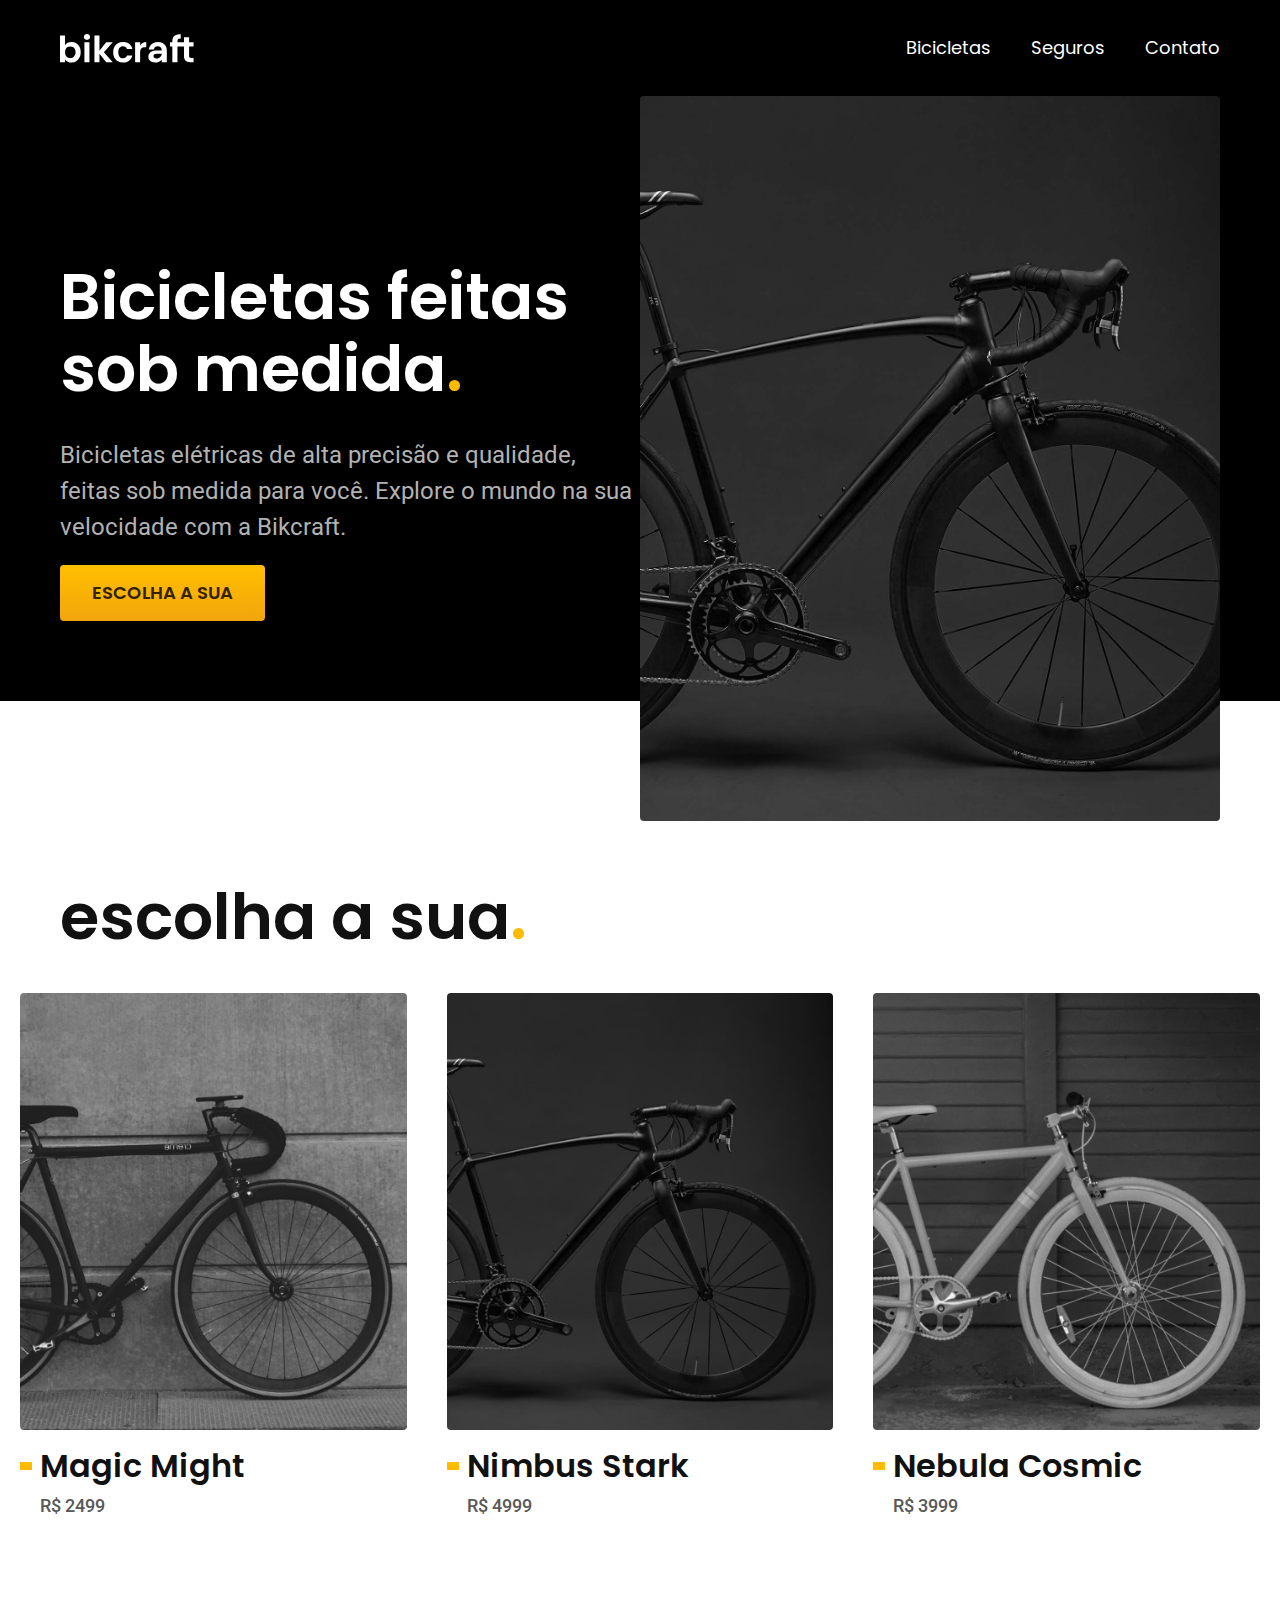
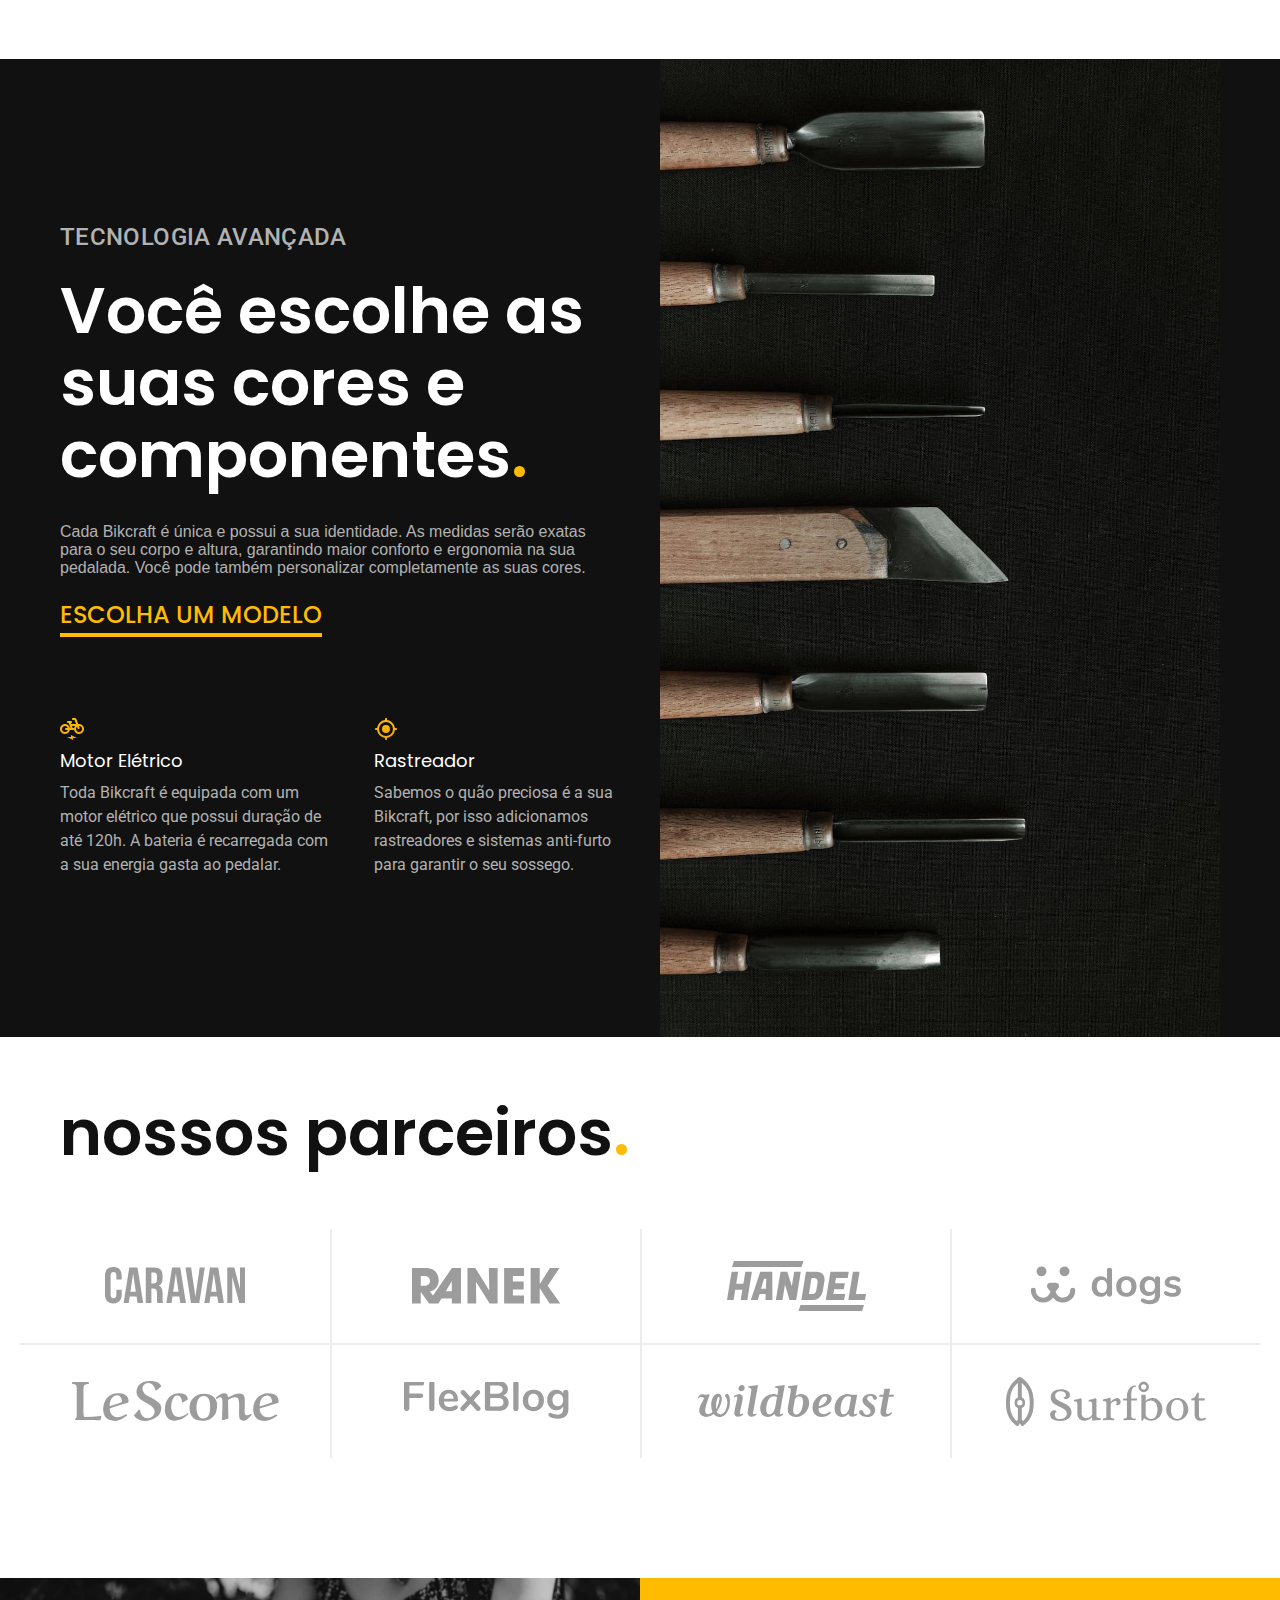
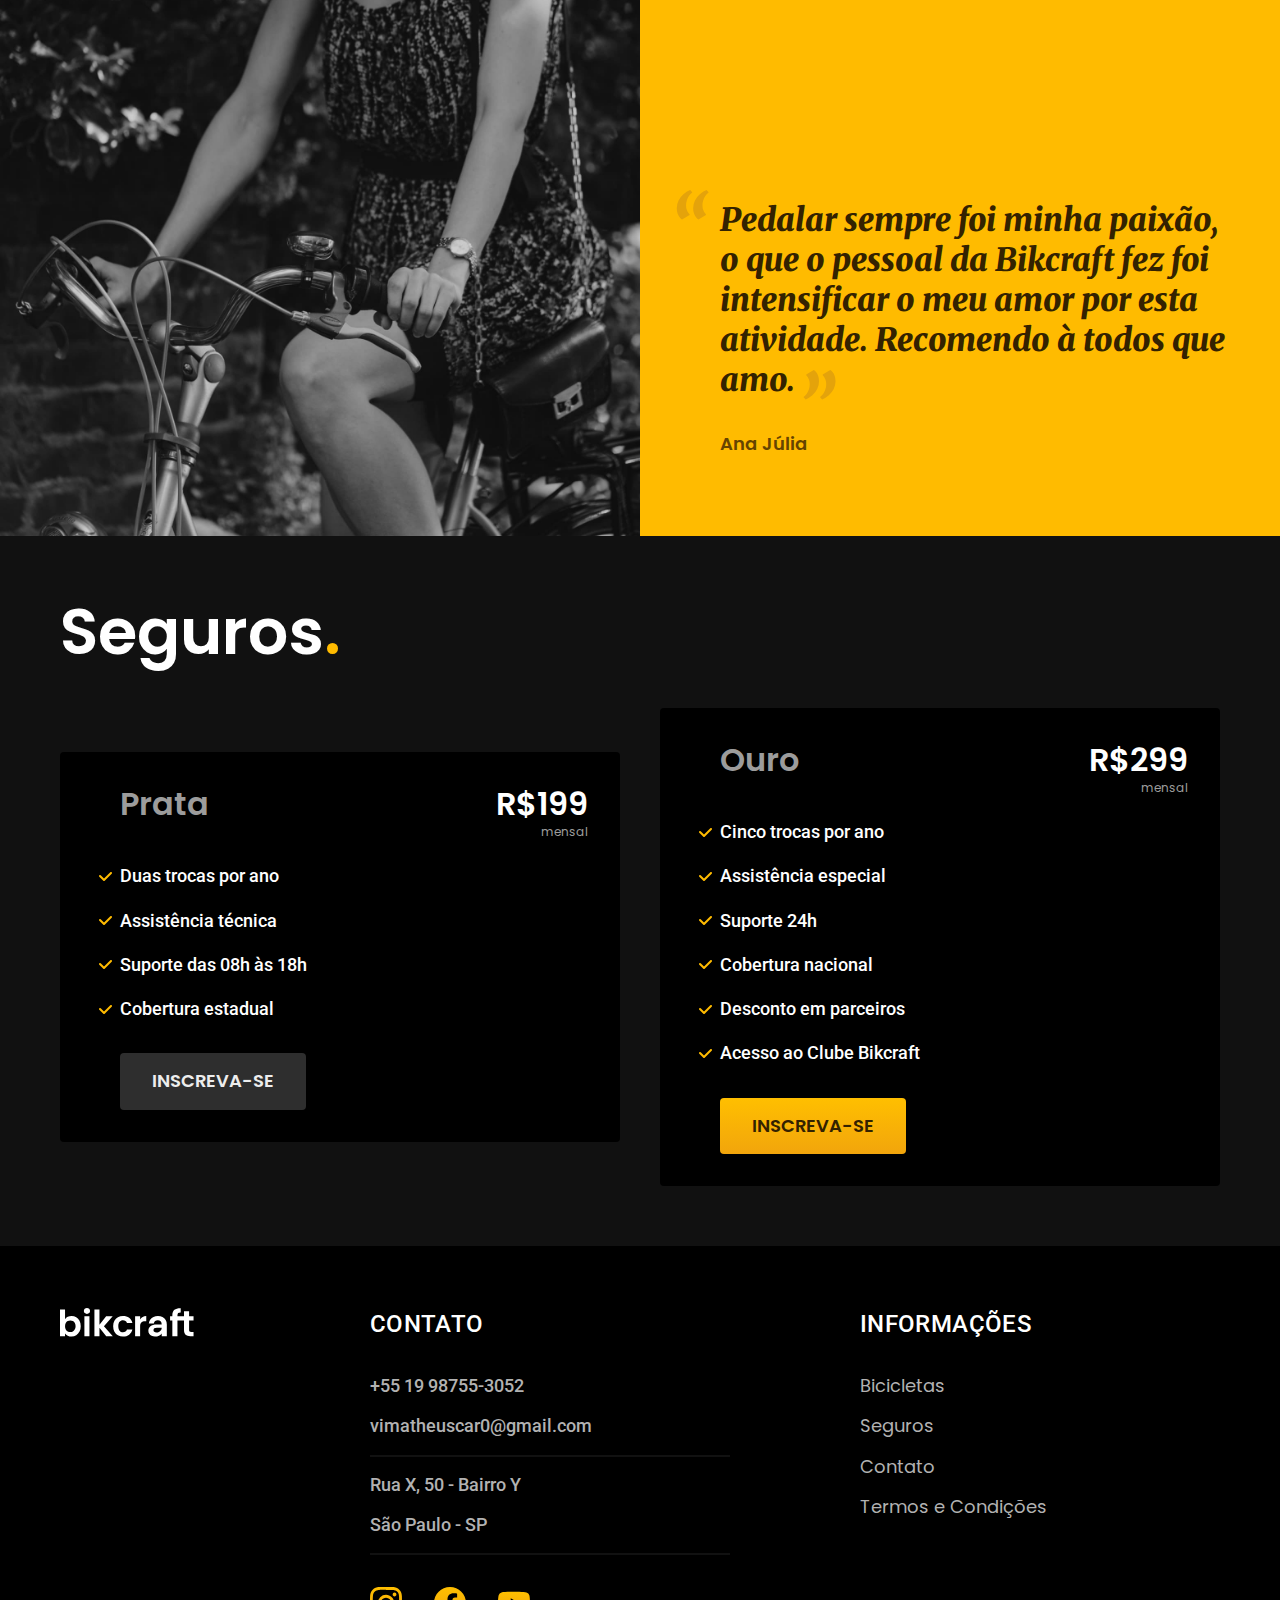
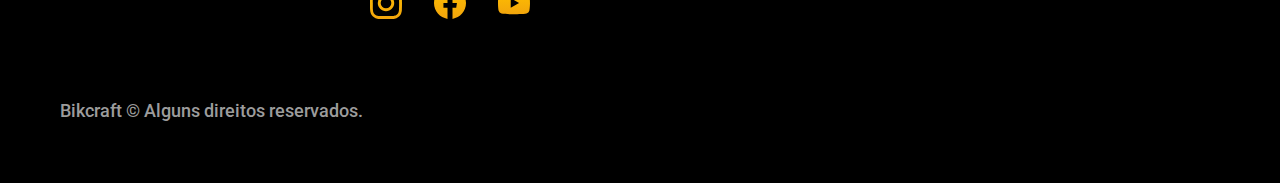
==== index.html @ c632ec5b "Primeira página completa" ====
<!DOCTYPE html>
<html lang="pt-br">

<head>
  <meta charset="UTF-8">
  <meta name="viewport" content="width=device-width, initial-scale=1.0">

  <title>Bikcraft - Bicicletas Elétricas</title>
  <meta name="description" content="Bicicletas elétricas de alta precisão e qualidade,  feitas sob medida para o cliente. Explore o mundo na sua velocidade com a Bikcraft.">

  <link rel="stylesheet" href="./css/style.css">
  <link rel="preconnect" href="https://fonts.googleapis.com">
  <link rel="preconnect" href="https://fonts.gstatic.com" crossorigin>
  <link href="https://fonts.googleapis.com/css2?family=Merriweather:ital,wght@1,900&family=Poppins:wght@400;600&family=Roboto:wght@400;500&display=swap" rel="stylesheet">
</head>

<body>
  <header class="header-bg">
    <div class="header container">
      <a href="./">
        <img src="./img/bikcraft.svg" alt="Bikcraft">
      </a>

      <nav aria-label="primaria">
        <ul class="header-menu font-1-m cor-0">
          <li><a href="./bicicletas.html">Bicicletas</a></li>
          <li><a href="./seguros.html">Seguros</a></li>
          <li><a href="./contato.html">Contato</a></li>
        </ul>
      </nav>
    </div>
  </header>

  <main class="introducao-bg">
    <div class="introducao container">
      <div class="introducao-conteudo">
        <h1 class="font-1-xxl cor-0">Bicicletas feitas sob medida<span class="cor-p1">.</span></h1>
        <p class="font-2-l cor-5">Bicicletas elétricas de alta precisão e qualidade, feitas sob medida para você. Explore o mundo na sua velocidade com a Bikcraft.</p>
        <a class="botao" href="./bicicletas.html">Escolha a sua</a>
      </div>
      <div>
        <img src="./img/fotos/introducao.jpg" alt="Bicicleta elétrica preta.">
      </div>
    </div>
  </main>

  <article class="bicicletas-lista">
    <h2 class="font-1-xxl container">escolha a sua<span class="cor-p1">.</span></h2>

    <ul>
      <li>
        <a href="./bicicletas/magic.html">
          <img src="./img/bicicletas/magic-home.jpg" alt="Bicicleta preta">
          <h3 class="font-1-xl">Magic Might</h3>
          <span class="font-2-m cor-8">R$ 2499</span>
        </a>
      </li>
      <li>
        <a href="./bicicletas/nimbus.html">
          <img src="./img/bicicletas/nimbus-home.jpg" alt="Bicicleta preta">
          <h3 class="font-1-xl">Nimbus Stark</h3>
          <span class="font-2-m cor-8">R$ 4999</span>
        </a>
      </li>
      <li>
        <a href="./bicicletas/nebula.html">
          <img src="./img/bicicletas/nebula-home.jpg" alt="Bicicleta preta">
          <h3 class="font-1-xl">Nebula Cosmic</h3>
          <span class="font-2-m cor-8">R$ 3999</span>
        </a>
      </li>
    </ul>
  </article>
  <article class="tecnologia-bg">
    <div class="tecnologia container">
      <div class="tecnologia-conteudo">
        <span class="font-2-l-b cor-5">Tecnologia Avançada</span>
        <h2 class="font-1-xxl cor-0">Você escolhe as suas cores e componentes<span class="cor-p1">.</span></h2>
        <p class="font-2-1 cor-5">Cada Bikcraft é única e possui a sua identidade. As medidas serão exatas para o seu corpo e altura, garantindo maior conforto e ergonomia na sua pedalada. Você pode também personalizar completamente as suas cores.</p>
        <a class="link" href="./bicicletas.html">Escolha um modelo</a>
        <div class="tecnologia-vantagens">
          <div>
            <img src="./img/icones/eletrica.svg" alt="">
            <h3 class="font-1-m cor-0">Motor Elétrico</h3>
            <p class="font-2-s cor-5">Toda Bikcraft é equipada com um motor elétrico que possui duração de até 120h. A bateria é recarregada com a sua energia gasta ao pedalar.</p>
          </div>
          <div>
            <img src="./img/icones/rastreador.svg" alt="">
            <h3 class="font-1-m cor-0">Rastreador</h3>
            <p class="font-2-s cor-5">Sabemos o quão preciosa é a sua Bikcraft, por isso adicionamos rastreadores e sistemas anti-furto para garantir o seu sossego.</p>
          </div>
        </div>
      </div>

      <div class="tecnologia-imagem">
        <img src="./img/fotos/tecnologia.jpg" alt="">
      </div>
    </div>
  </article>

  <section class="parceiros" aria-label="Nossos Parceiros">
    <h2 class="font-1-xxl container">nossos parceiros<span class="cor-p1">.</span></h2>
    <ul>
      <li><img src="./img/parceiros/caravan.svg" alt="caravan"></li>
      <li><img src="./img/parceiros/ranek.svg" alt="ranek"></li>
      <li><img src="./img/parceiros/handel.svg" alt="handel"></li>
      <li><img src="./img/parceiros/dogs.svg" alt="dogs"></li>
      <li><img src="./img/parceiros/lescone.svg" alt="lescone"></li>
      <li><img src="./img/parceiros/flexblog.svg" alt="flexblog"></li>
      <li><img src="./img/parceiros/wildbeast.svg" alt="wildbeast"></li>
      <li><img src="./img/parceiros/surfbot.svg" alt="surfbot"></li>
    </ul>
  </section>
  <section class="depoimento" aria-label="Depoimento">
    <div>
      <img src="./img/fotos/depoimento.jpg" alt="Pessoa pedalando uma bicicleta bikcraft.">
    </div>
    <div class="depoimento-conteudo">
      <blockquote class="font-1-xl cor-p5">Pedalar sempre foi minha paixão, o que o pessoal da Bikcraft fez foi intensificar o meu amor por esta atividade. Recomendo à todos que amo.</blockquote>
      <span class="font-1-m-b cor-p4">Ana Júlia</span>
    </div>
  </section>
  <article class="seguros-bg">
    <div class="seguros container">
      <h2 class="font-1-xxl cor-0">Seguros<span class="cor-p1">.</span></h2>
      <div class="seguros-item">
        <h3 class="font-1-xl cor-6">Prata</h3>
        <span class="font-1-xl cor-0">R$199 <span class="font-1-xs cor-6">mensal</span></span>
        <ul class="font-2-m cor-0">
          <li>Duas trocas por ano</li>
          <li>Assistência técnica</li>
          <li>Suporte das 08h às 18h</li>
          <li>Cobertura estadual</li>
        </ul>
        <a href="./orcamento.html" class="botao secundario">Inscreva-se</a>
      </div>
      <div class="seguros-item">
        <h3 class="font-1-xl cor-6">Ouro</h3>
        <span class="font-1-xl cor-0">R$299 <span class="font-1-xs cor-6">mensal</span></span>
        <ul class="font-2-m cor-0">
          <li>Cinco trocas por ano</li>
          <li>Assistência especial</li>
          <li>Suporte 24h</li>
          <li>Cobertura nacional</li>
          <li>Desconto em parceiros</li>
          <li>Acesso ao Clube Bikcraft</li>
        </ul>
        <a href="./orcamento.html" class="botao">Inscreva-se</a>
      </div>
    </div>
  </article>
  <footer class="footer-bg">
    <div class="footer container">
      <img src="./img/bikcraft.svg" alt="Bikcraft">
      <div class="footer-contato">
        <h3 class="font-2-l-b cor-0">Contato</h3>
        <ul class="font-2-m cor-5">
          <li><a href="tel:+5519987553052">+55 19 98755-3052</a></li>
          <li><a href="mailto:vimatheuscar0@gmail.com">vimatheuscar0@gmail.com</a></li>
          <li>Rua X, 50 - Bairro Y</li>
          <li>São Paulo - SP</li>
        </ul>
          <div class="footer-redes">
            <a href="./">
              <img src="./img/redes/instagram-p.svg" alt="Instagram">
            </a>
            <a href="./">
              <img src="./img/redes/facebook-p.svg" alt="facebook">
            </a>
            <a href="./">
              <img src="./img/redes/youtube-p.svg" alt="youtube">
            </a>
          </div>
      </div>
      <div class="footer-informacoes">
        <h3 class="font-2-l-b cor-0">Informações</h3>
        <nav>
          <ul class="font-1-m cor-5">
            <li><a href="./bicicletas.html">Bicicletas</a></li>
            <li><a href="./seguros.html">Seguros</a></li>
            <li><a href="./contato.html">Contato</a></li>
            <li><a href="./termos.html">Termos e Condições</a></li>
          </ul>
        </nav>
      </div>
      <p class="footer-copy font-2-m cor-6">Bikcraft © Alguns direitos reservados.</p>
    </div>
  </footer>
</body>

</html>
---- css/style.css ----
@import "./global/global.css";
@import "./utilidades/tipografia.css";
@import "./utilidades/cores.css";

@import "./global/header.css";
@import "./global/footer.css";

/* Utilidades */
@import "./utilidades/componentes.css";

/* Home */
@import "./home/introducao.css";
@import "./home/tecnologia.css";
@import "./home/parceiros.css";
@import "./home/depoimento.css";

/* Bicicletas */
@import "./bicicletas/bicicletas-lista.css";

/* Seguros */
@import "./seguros/seguros.css";
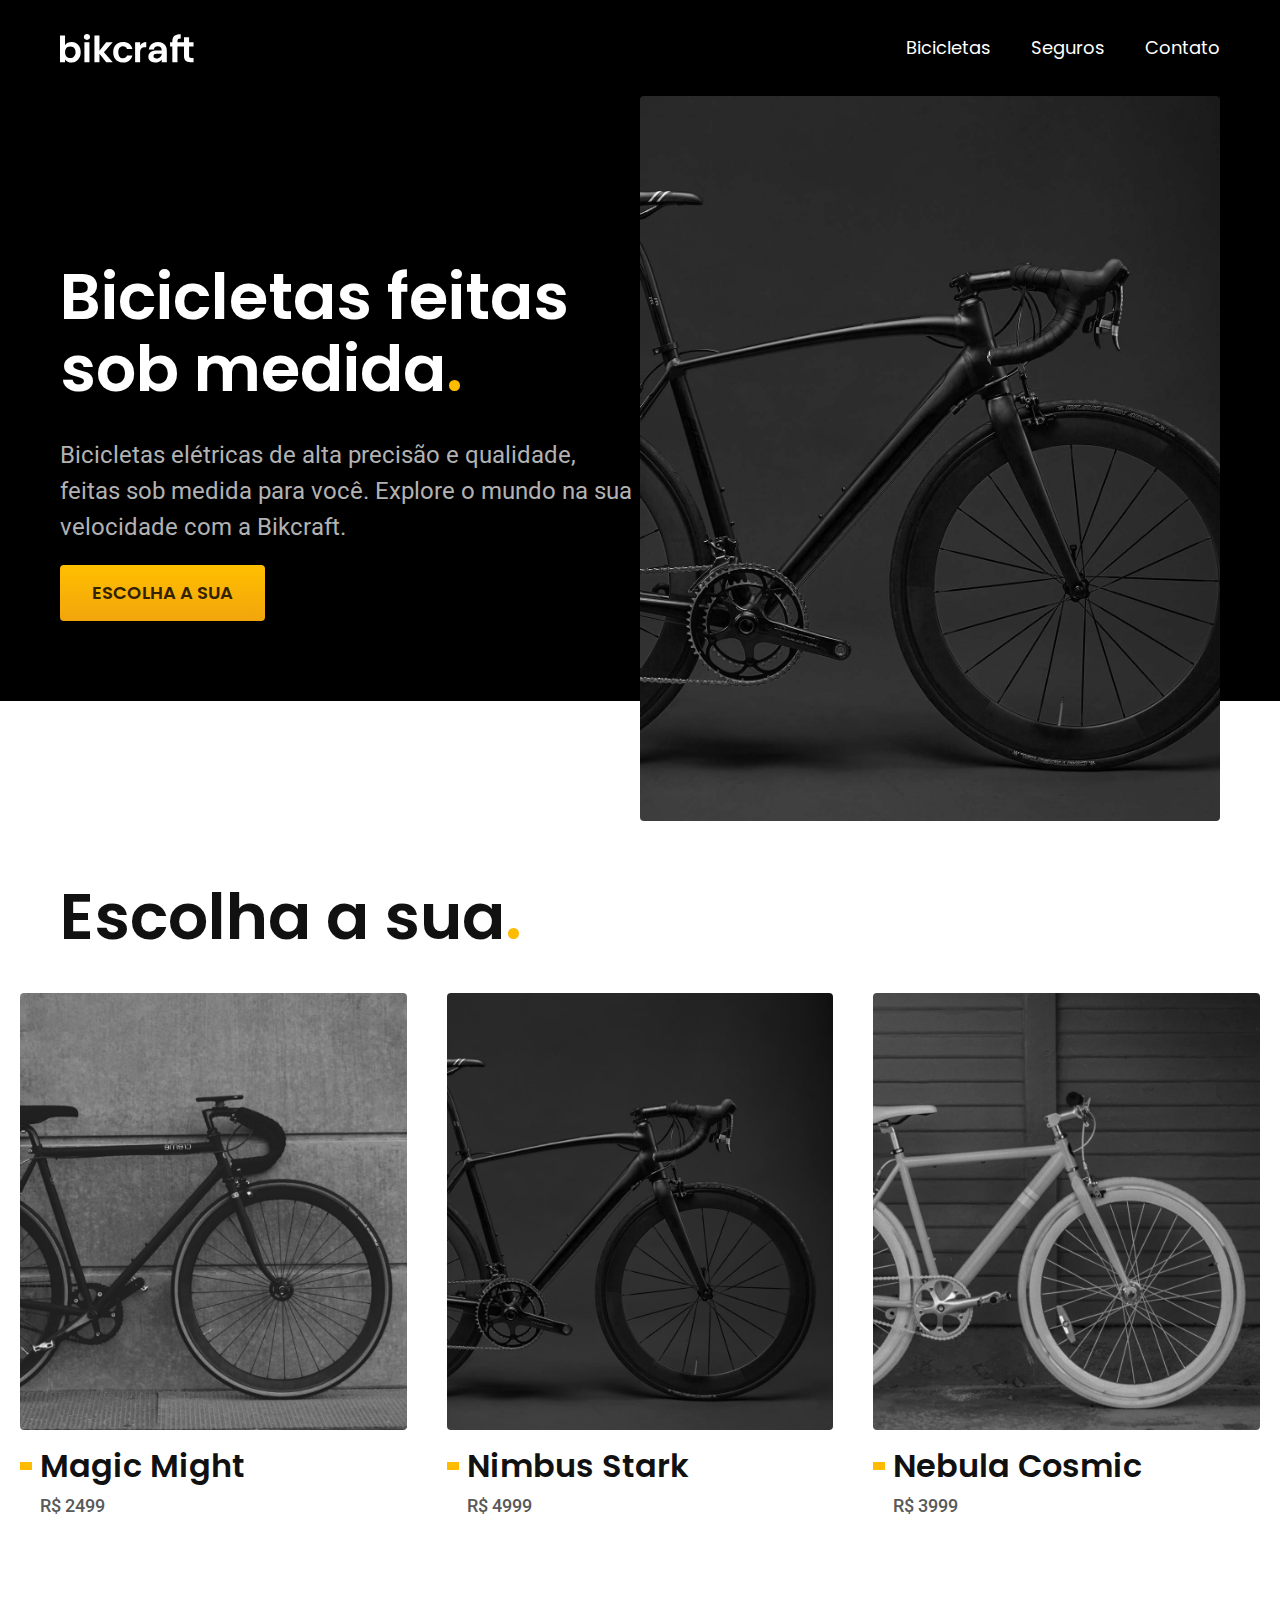
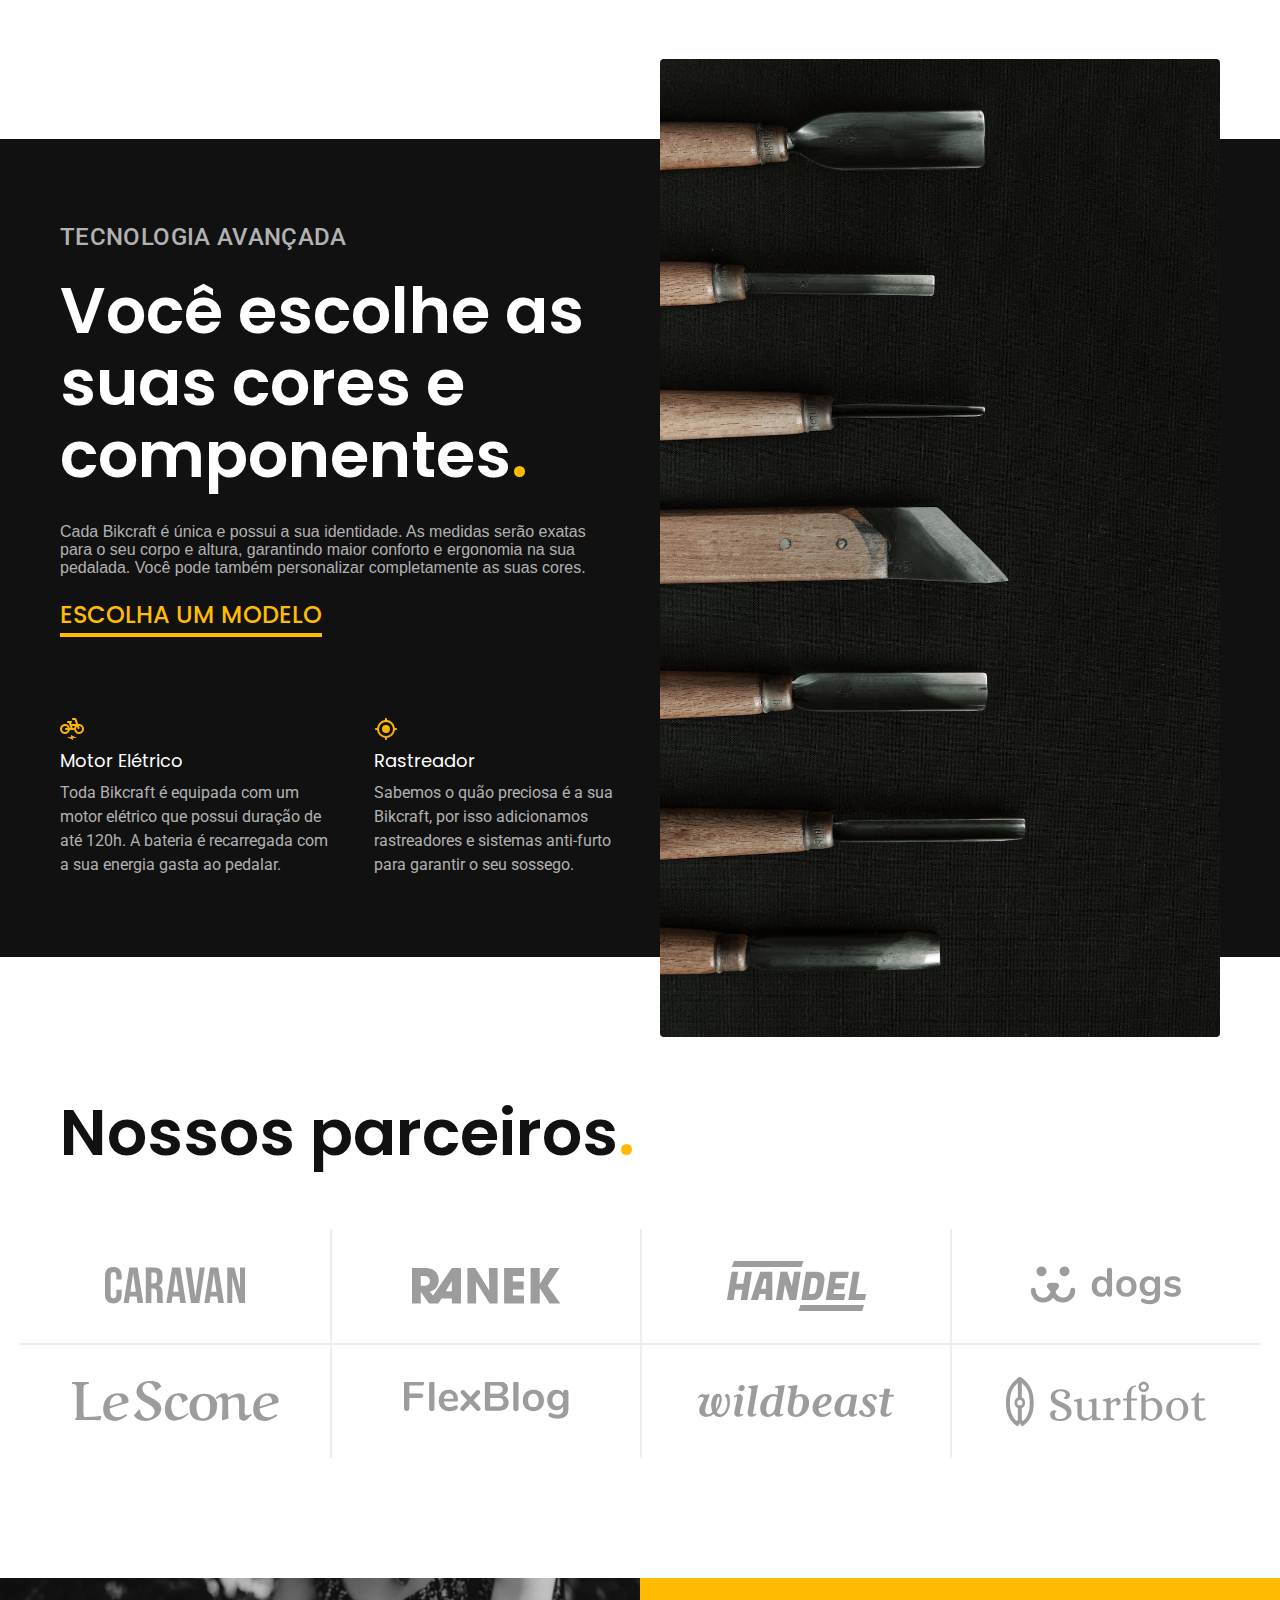
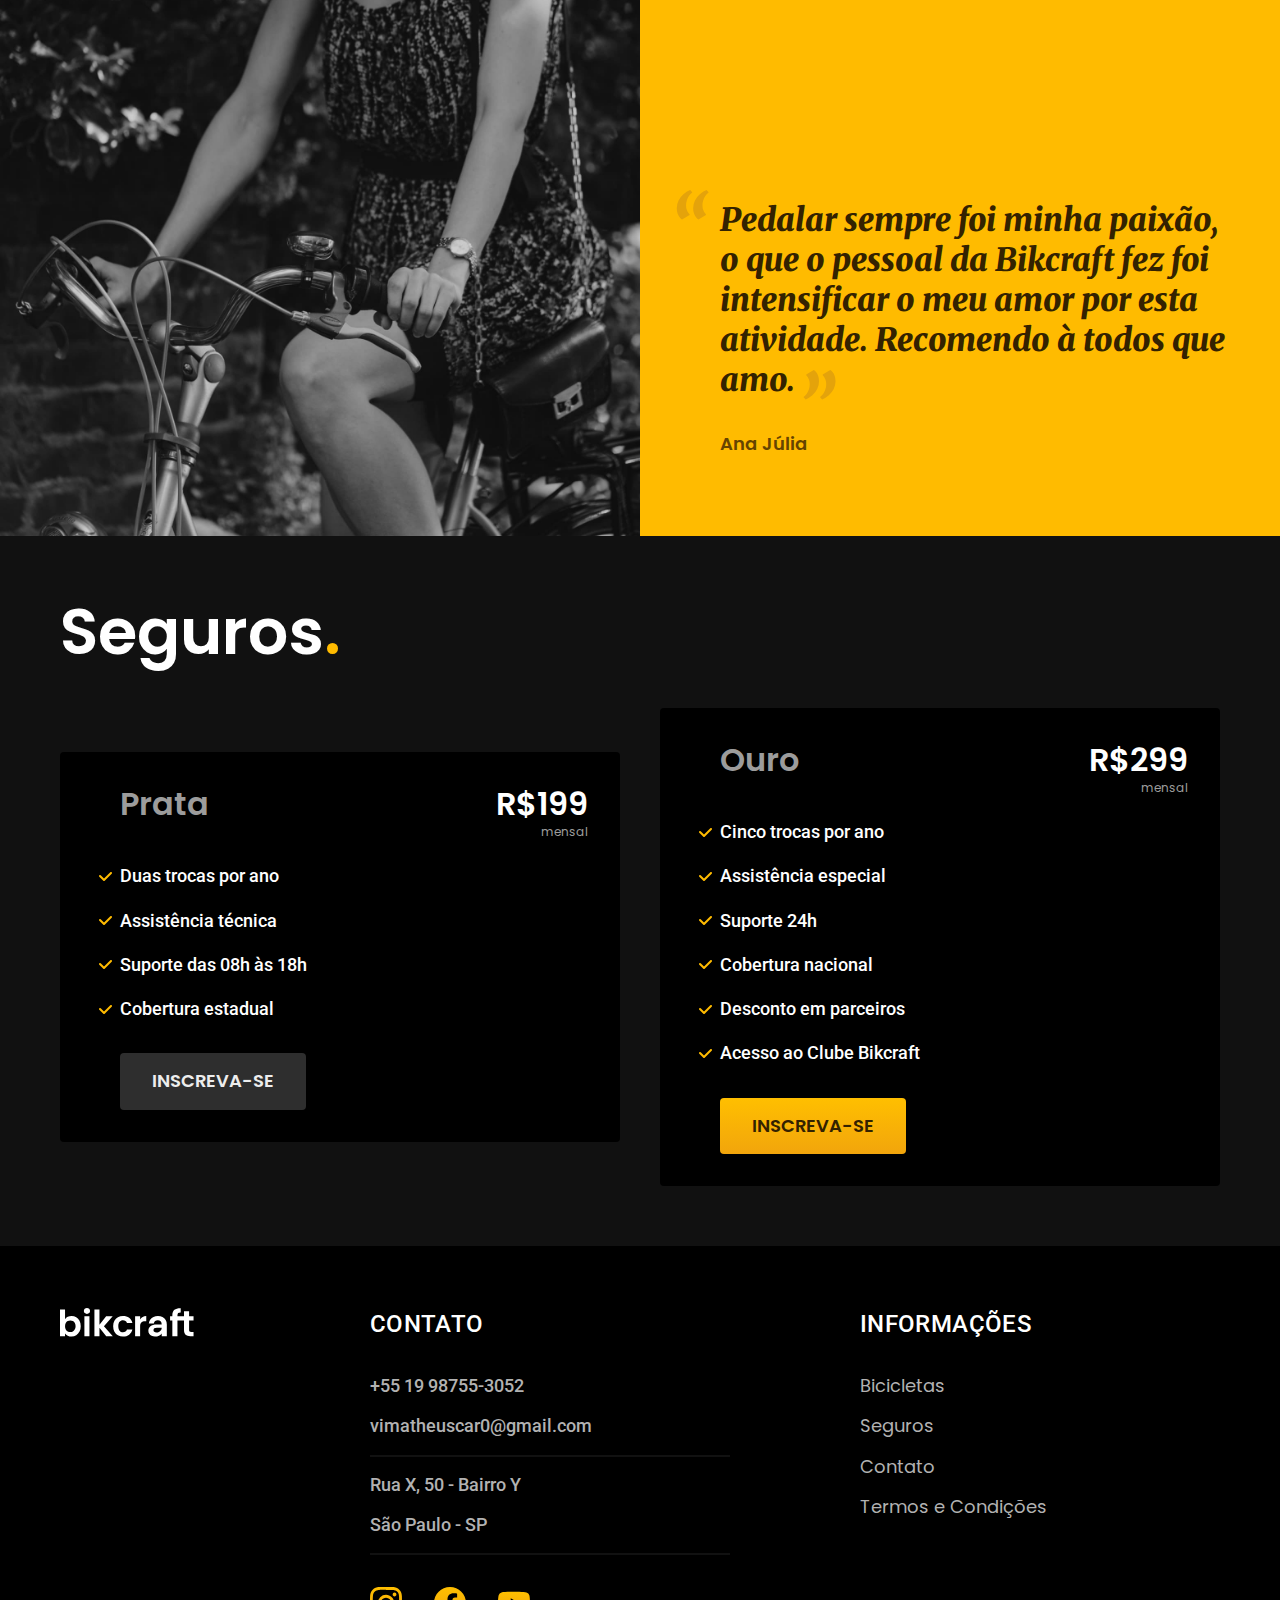
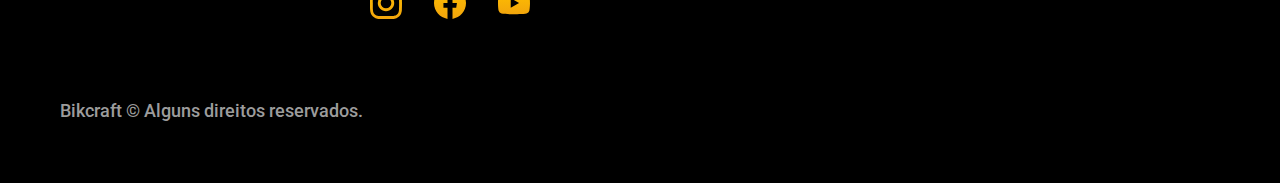
==== commit bf0efdb5: "Update index.html" ====
--- a/index.html
+++ b/index.html
@@ -45,7 +45,7 @@
   </main>
 
   <article class="bicicletas-lista">
-    <h2 class="font-1-xxl container">escolha a sua<span class="cor-p1">.</span></h2>
+    <h2 class="font-1-xxl container">Escolha a sua<span class="cor-p1">.</span></h2>
 
     <ul>
       <li>
@@ -99,7 +99,7 @@
   </article>
 
   <section class="parceiros" aria-label="Nossos Parceiros">
-    <h2 class="font-1-xxl container">nossos parceiros<span class="cor-p1">.</span></h2>
+    <h2 class="font-1-xxl container">Nossos parceiros<span class="cor-p1">.</span></h2>
     <ul>
       <li><img src="./img/parceiros/caravan.svg" alt="caravan"></li>
       <li><img src="./img/parceiros/ranek.svg" alt="ranek"></li>
@@ -160,17 +160,17 @@
           <li>Rua X, 50 - Bairro Y</li>
           <li>São Paulo - SP</li>
         </ul>
-          <div class="footer-redes">
-            <a href="./">
-              <img src="./img/redes/instagram-p.svg" alt="Instagram">
-            </a>
-            <a href="./">
-              <img src="./img/redes/facebook-p.svg" alt="facebook">
-            </a>
-            <a href="./">
-              <img src="./img/redes/youtube-p.svg" alt="youtube">
-            </a>
-          </div>
+        <div class="footer-redes">
+          <a href="./">
+            <img src="./img/redes/instagram-p.svg" alt="Instagram">
+          </a>
+          <a href="./">
+            <img src="./img/redes/facebook-p.svg" alt="facebook">
+          </a>
+          <a href="./">
+            <img src="./img/redes/youtube-p.svg" alt="youtube">
+          </a>
+        </div>
       </div>
       <div class="footer-informacoes">
         <h3 class="font-2-l-b cor-0">Informações</h3>
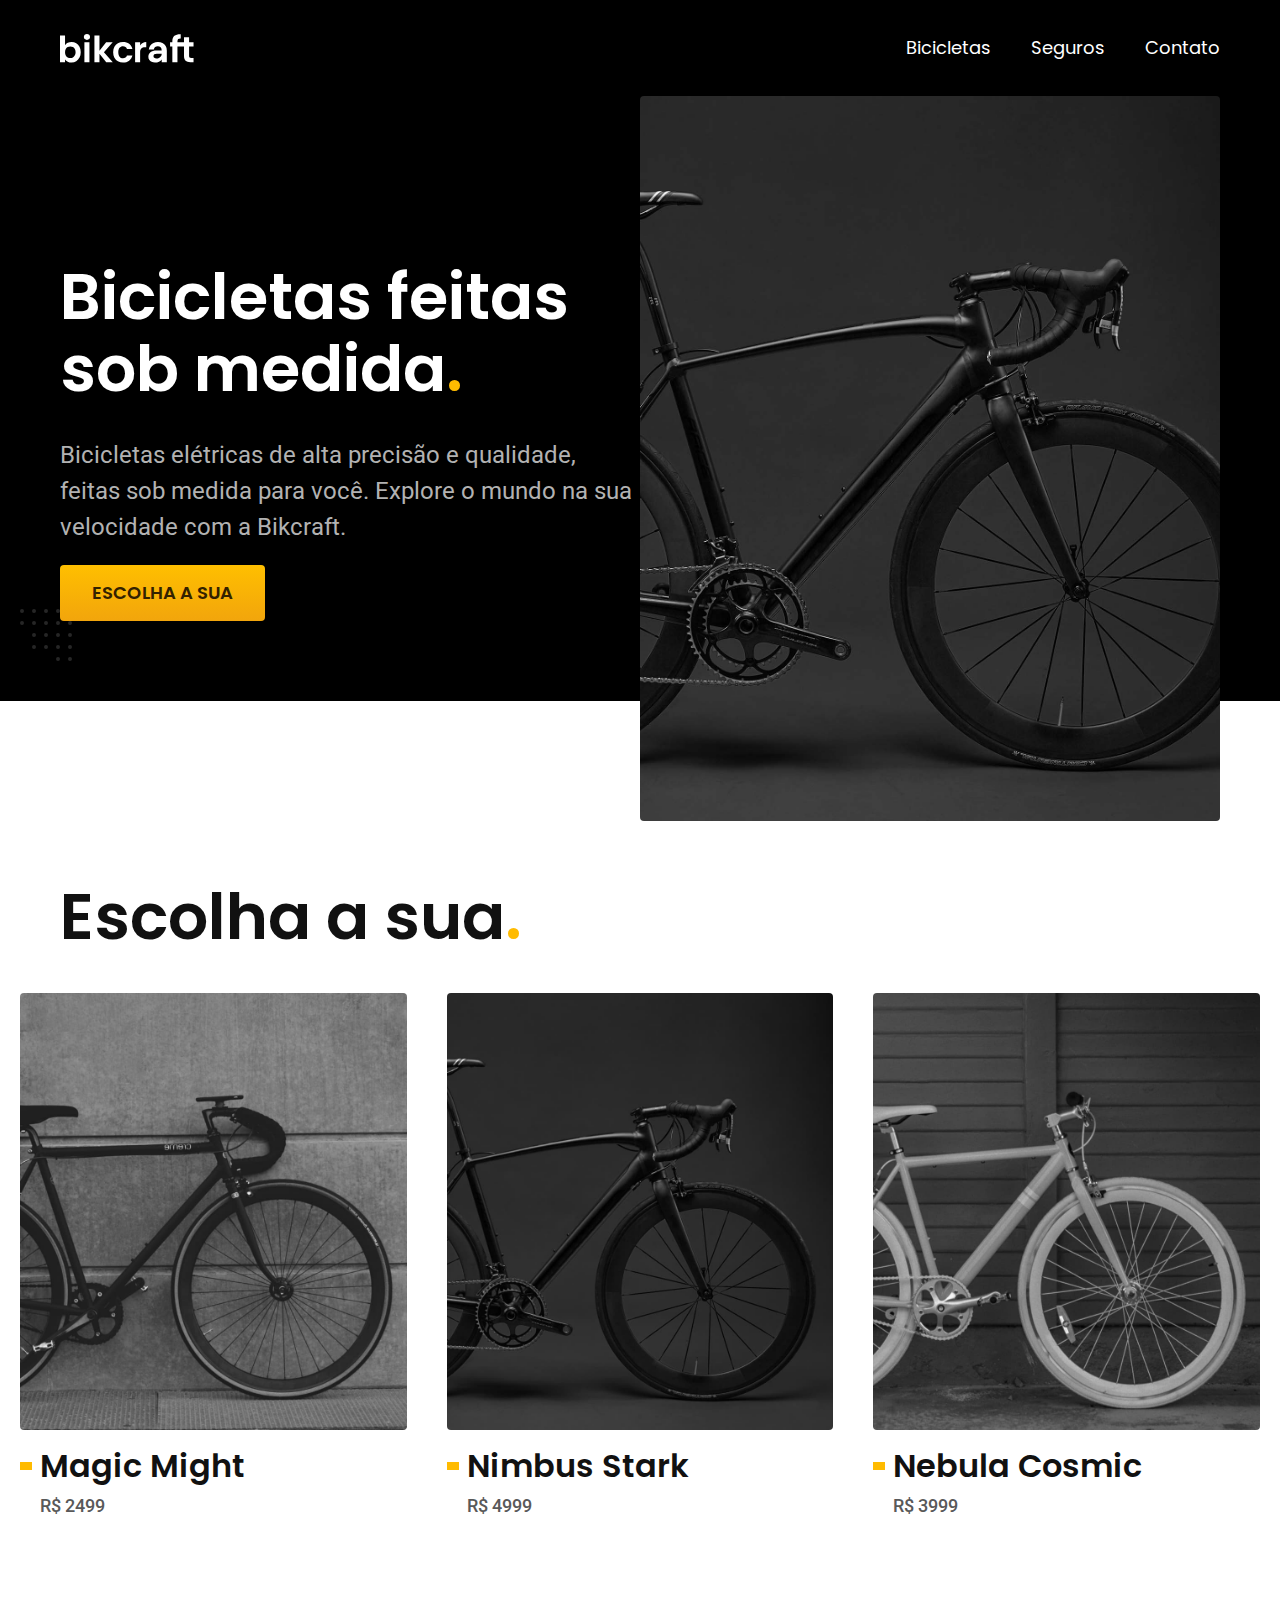
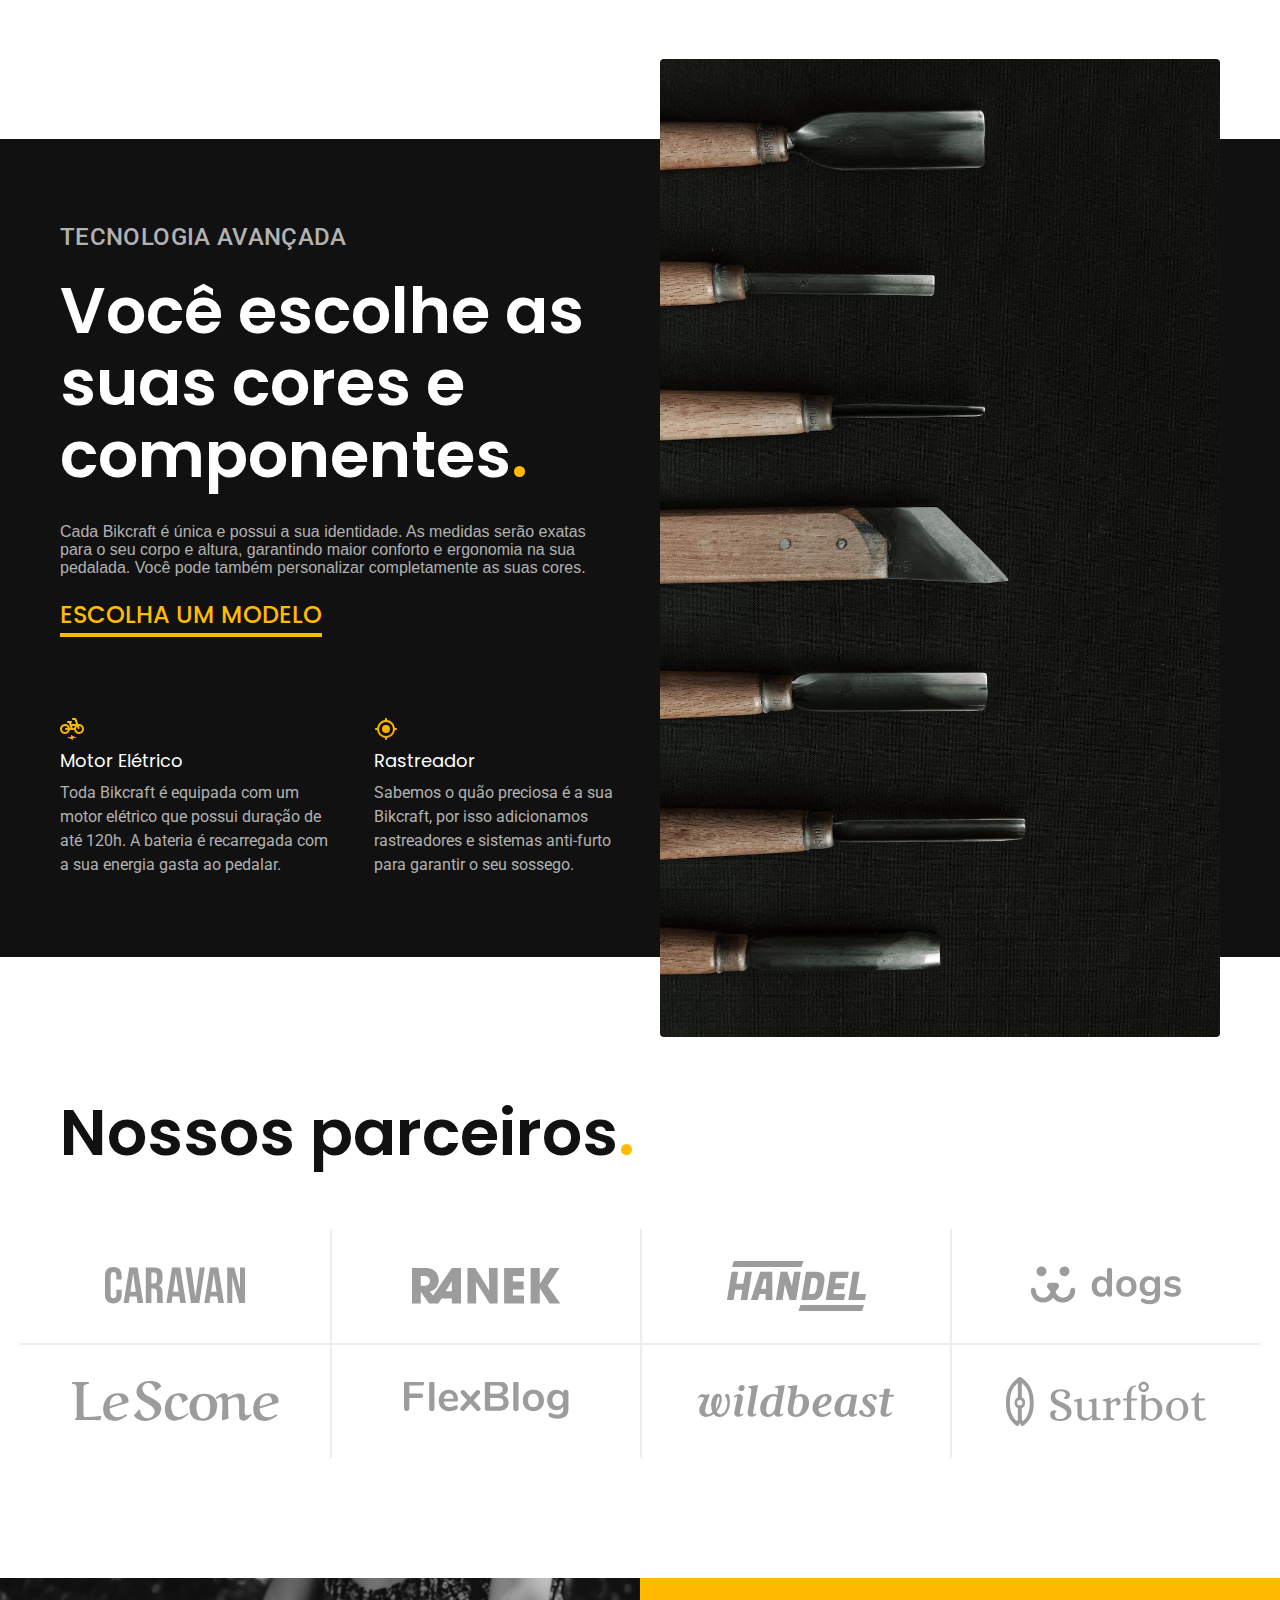
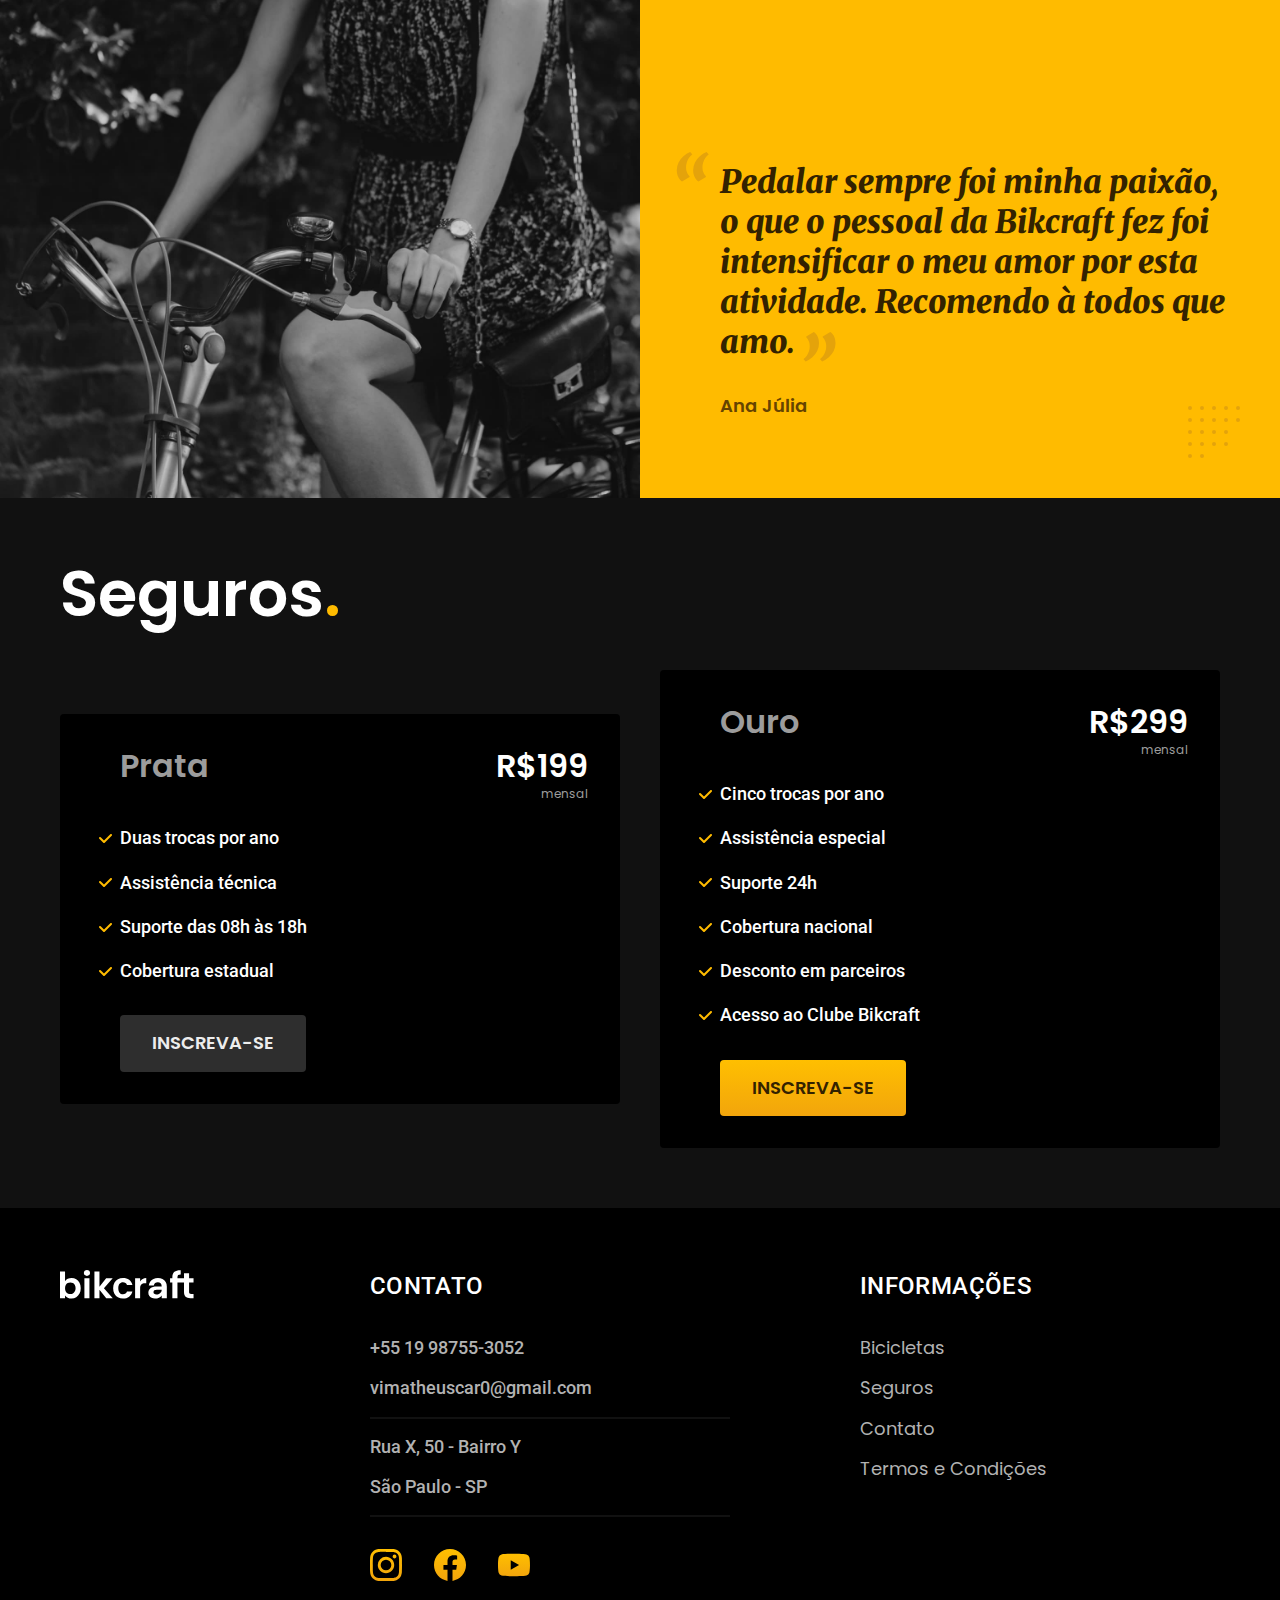
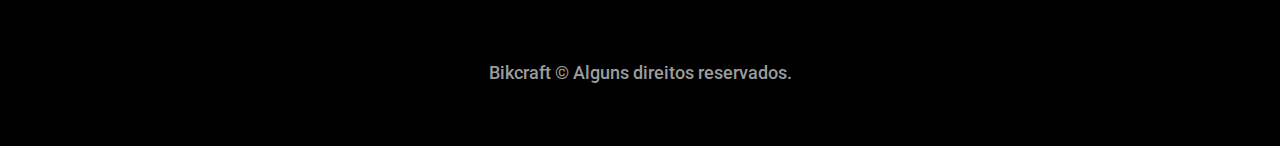
==== commit 9dd99eec: "otimizacoes1" ====
--- a/index.html
+++ b/index.html
@@ -7,7 +7,8 @@
 
   <title>Bikcraft - Bicicletas Elétricas</title>
   <meta name="description" content="Bicicletas elétricas de alta precisão e qualidade,  feitas sob medida para o cliente. Explore o mundo na sua velocidade com a Bikcraft.">
-
+  <link rel="preload" href="./css/style.css" as="style">
+  <link rel="preload" href="./css/style.css" as="style">
   <link rel="stylesheet" href="./css/style.css">
   <link rel="preconnect" href="https://fonts.googleapis.com">
   <link rel="preconnect" href="https://fonts.gstatic.com" crossorigin>
@@ -18,7 +19,7 @@
   <header class="header-bg">
     <div class="header container">
       <a href="./">
-        <img src="./img/bikcraft.svg" alt="Bikcraft">
+        <img src="./img/bikcraft.svg" width="136" height="32" alt="Bikcraft">
       </a>
 
       <nav aria-label="primaria">
@@ -38,9 +39,10 @@
         <p class="font-2-l cor-5">Bicicletas elétricas de alta precisão e qualidade, feitas sob medida para você. Explore o mundo na sua velocidade com a Bikcraft.</p>
         <a class="botao" href="./bicicletas.html">Escolha a sua</a>
       </div>
-      <div>
+      <picture>
+        <source media="(max-width: 800px)" srcset="./img/bicicletas/nimbus.jpg">
         <img src="./img/fotos/introducao.jpg" alt="Bicicleta elétrica preta.">
-      </div>
+      </picture>
     </div>
   </main>
 
--- a/css/style.css
+++ b/css/style.css
@@ -7,6 +7,7 @@
 
 /* Utilidades */
 @import "./utilidades/componentes.css";
+@import "./utilidades/formulario.css";
 
 /* Home */
 @import "./home/introducao.css";
@@ -16,7 +17,24 @@
 
 /* Bicicletas */
 @import "./bicicletas/bicicletas-lista.css";
+@import "./bicicletas/bicicletas.css";
+
+/* Bicicleta */
+@import "./bicicleta/bicicleta.css";
+@import "./bicicleta/seguro.css";
 
 /* Seguros */
 @import "./seguros/seguros.css";
+@import "./seguros/vantagens.css";
+@import "./seguros/perguntas.css";
 
+/* contato */
+@import "./contato/contato.css";
+@import "./contato/lojas.css";
+
+/* orcamentos */
+@import "./orcamento/orcamento.css";
+
+
+/* termos */
+@import "./termos/termos.css";
--- a/css/style.css
+++ b/css/style.css
@@ -7,6 +7,7 @@
 
 /* Utilidades */
 @import "./utilidades/componentes.css";
+@import "./utilidades/formulario.css";
 
 /* Home */
 @import "./home/introducao.css";
@@ -16,7 +17,24 @@
 
 /* Bicicletas */
 @import "./bicicletas/bicicletas-lista.css";
+@import "./bicicletas/bicicletas.css";
+
+/* Bicicleta */
+@import "./bicicleta/bicicleta.css";
+@import "./bicicleta/seguro.css";
 
 /* Seguros */
 @import "./seguros/seguros.css";
+@import "./seguros/vantagens.css";
+@import "./seguros/perguntas.css";
 
+/* contato */
+@import "./contato/contato.css";
+@import "./contato/lojas.css";
+
+/* orcamentos */
+@import "./orcamento/orcamento.css";
+
+
+/* termos */
+@import "./termos/termos.css";
--- a/css/style.css
+++ b/css/style.css
@@ -7,6 +7,7 @@
 
 /* Utilidades */
 @import "./utilidades/componentes.css";
+@import "./utilidades/formulario.css";
 
 /* Home */
 @import "./home/introducao.css";
@@ -16,7 +17,24 @@
 
 /* Bicicletas */
 @import "./bicicletas/bicicletas-lista.css";
+@import "./bicicletas/bicicletas.css";
+
+/* Bicicleta */
+@import "./bicicleta/bicicleta.css";
+@import "./bicicleta/seguro.css";
 
 /* Seguros */
 @import "./seguros/seguros.css";
+@import "./seguros/vantagens.css";
+@import "./seguros/perguntas.css";
 
+/* contato */
+@import "./contato/contato.css";
+@import "./contato/lojas.css";
+
+/* orcamentos */
+@import "./orcamento/orcamento.css";
+
+
+/* termos */
+@import "./termos/termos.css";
